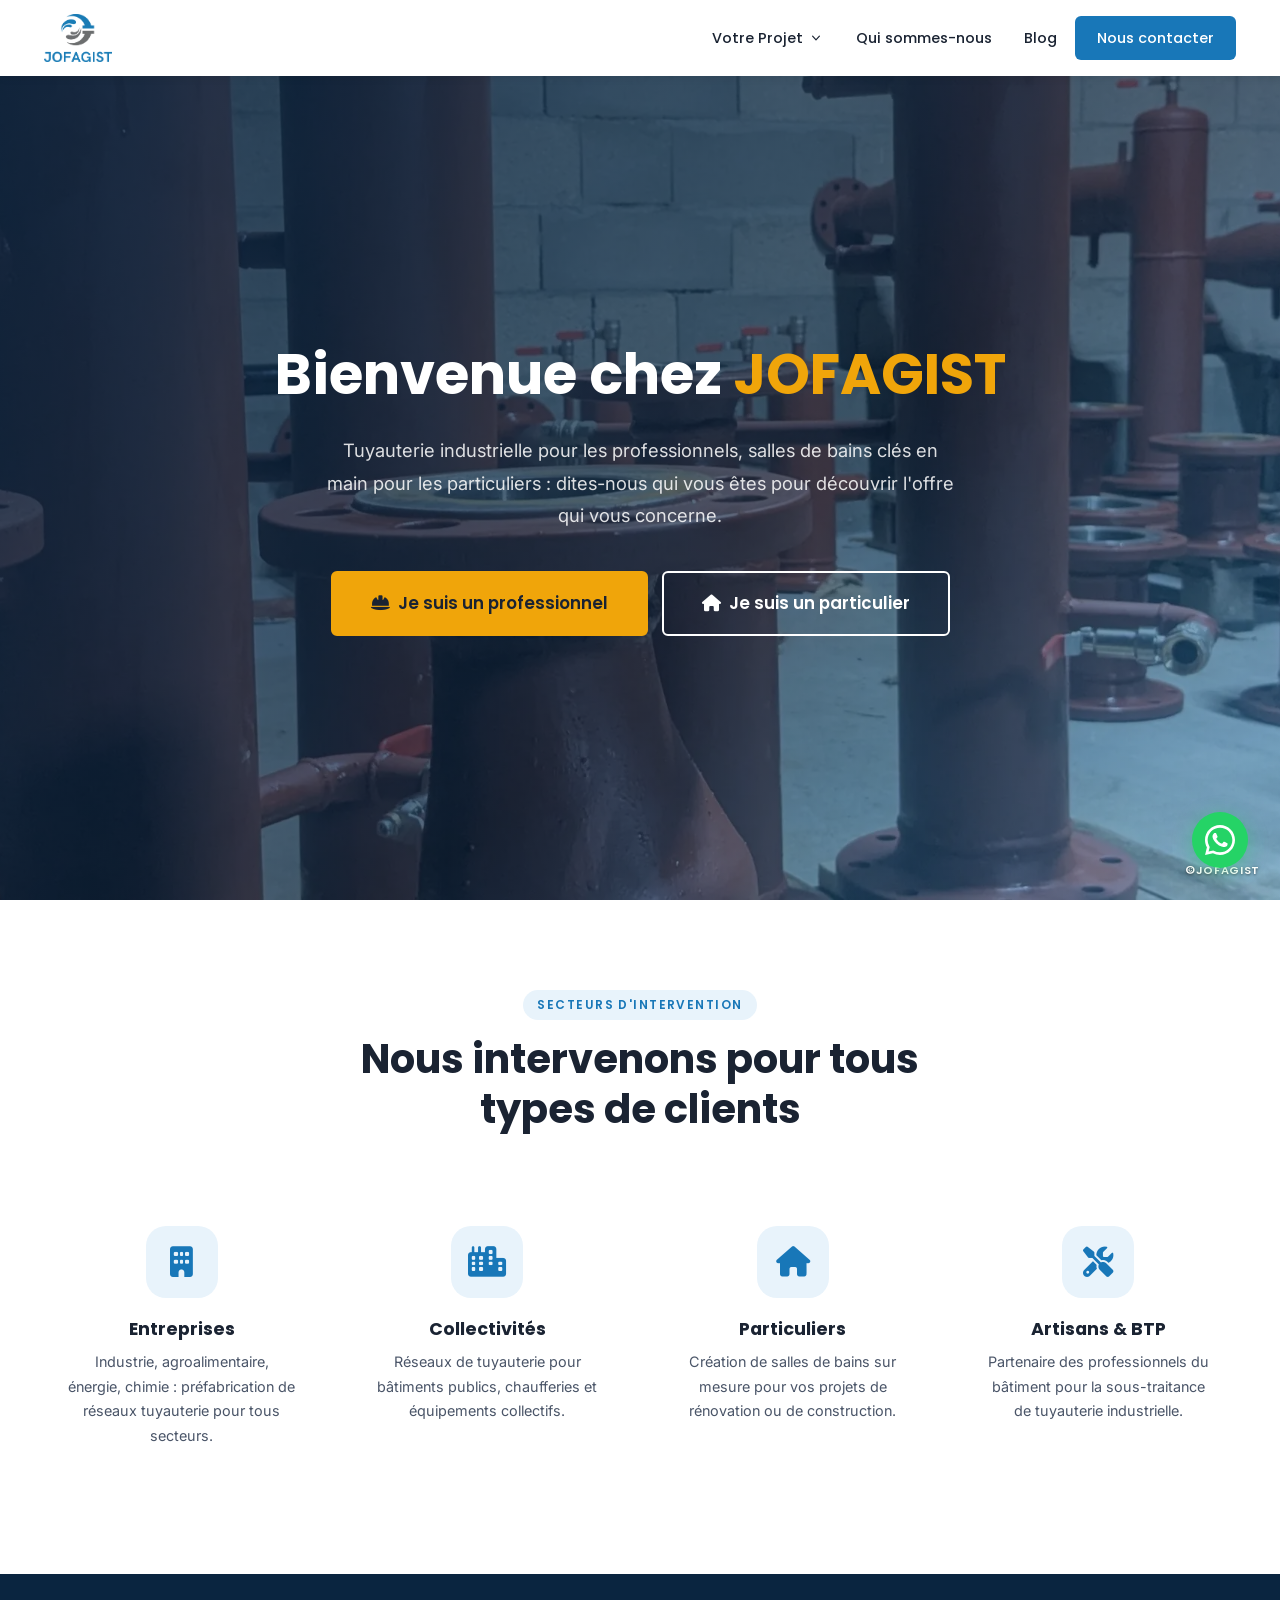
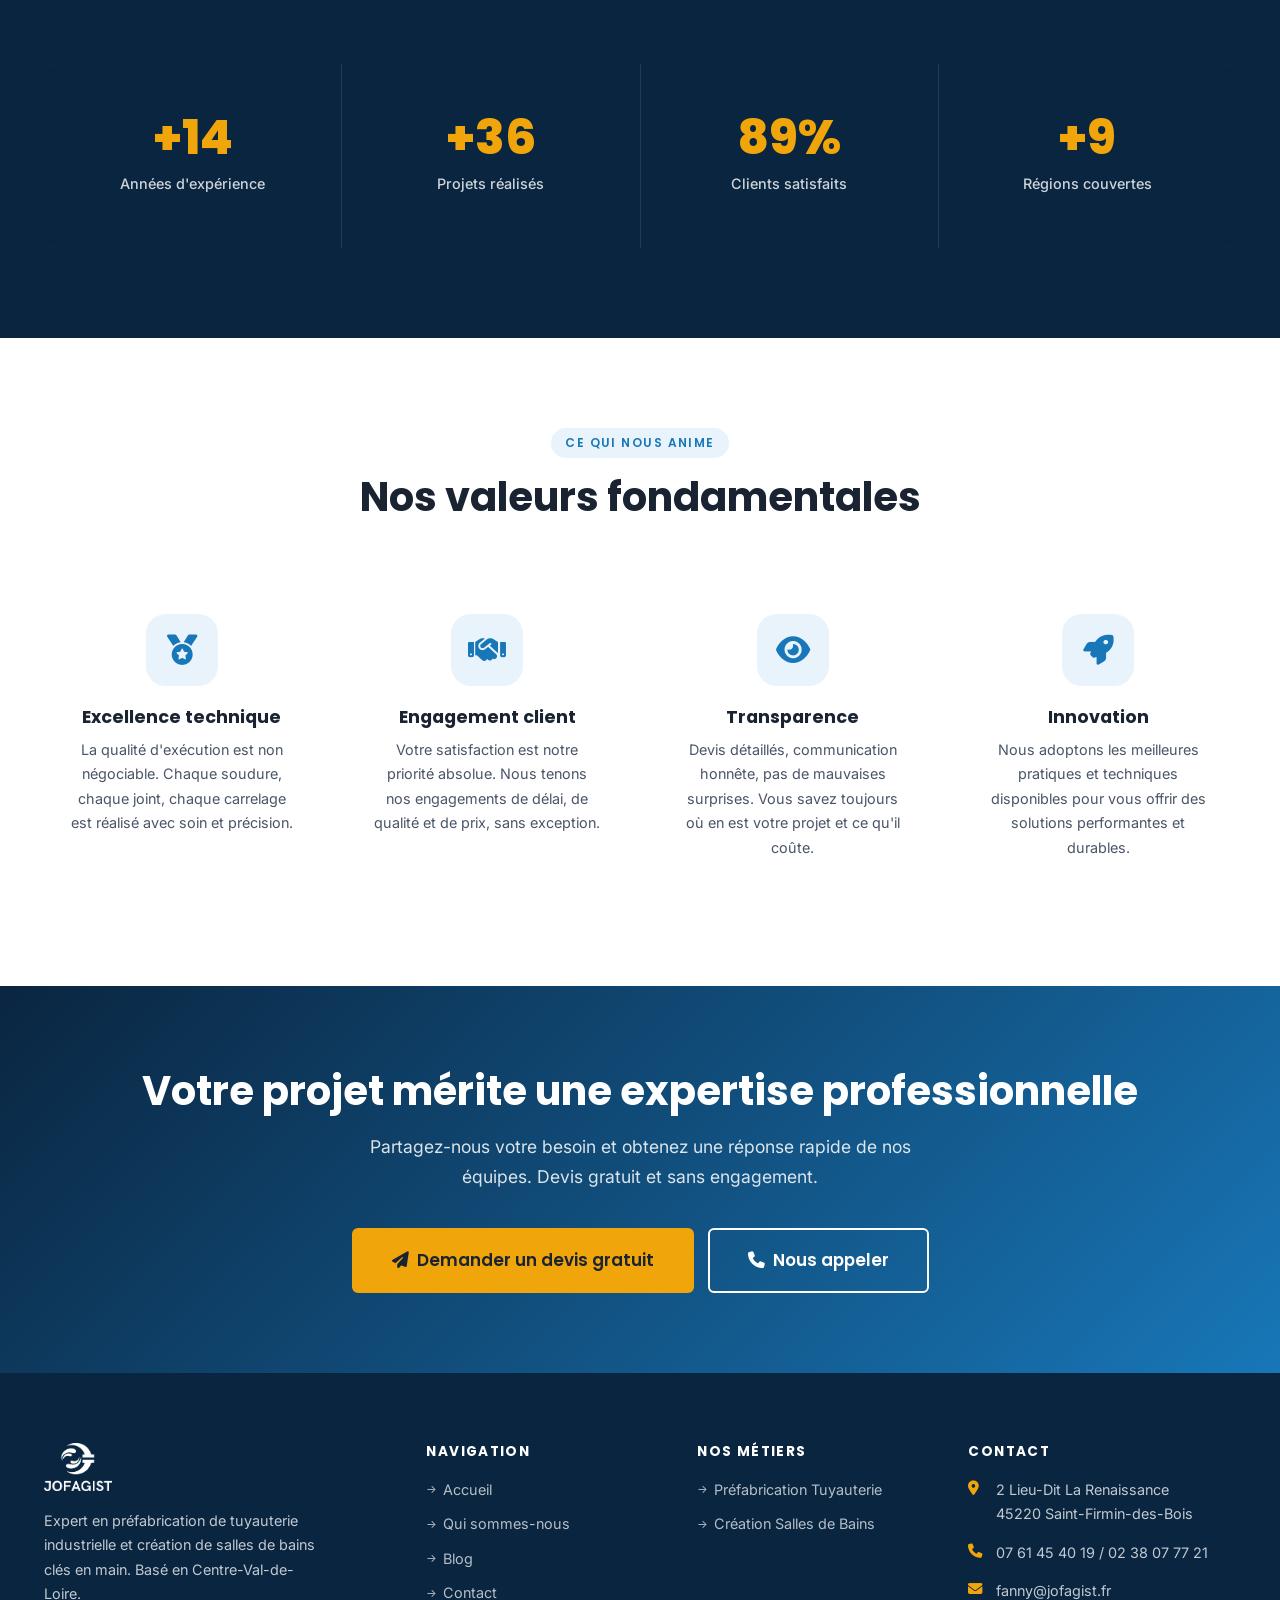
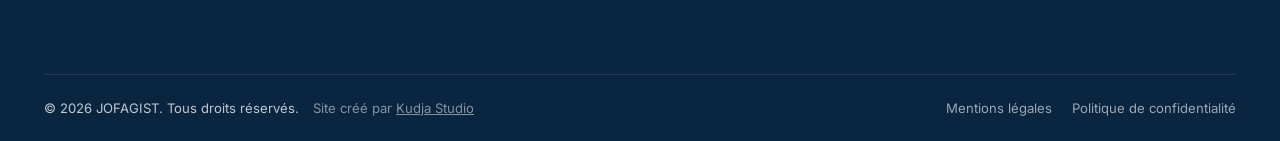
==== index.html @ 1889f3b4 "Premier import du site jofagist.fr" ====
<!DOCTYPE html>
<html lang="fr">
<head>
  <meta charset="UTF-8">
  <meta name="viewport" content="width=device-width, initial-scale=1.0">
  <meta name="description" content="JOFAGIST, expert en préfabrication de tuyauterie industrielle et création de salles de bains clés en main en Centre-Val-de-Loire. Contactez-nous pour un devis gratuit.">
  <meta name="robots" content="index, follow">
  <meta property="og:title" content="JOFAGIST | Tuyauterie Industrielle & Salles de Bains">
  <meta property="og:description" content="Expert en préfabrication de tuyauterie industrielle et création de salles de bains clés en main en Centre-Val-de-Loire.">
  <meta property="og:image" content="assets/images/tuyauterie-industrielle-montee.webp">
  <meta property="og:type" content="website">
  <meta name="twitter:card" content="summary_large_image">
  <title>JOFAGIST | Expert en tuyauterie industrielle &amp; salles de bains</title>
  <link rel="icon" type="image/webp" href="assets/images/logo-jofagist.webp">
  <link rel="preconnect" href="https://fonts.googleapis.com">
  <link rel="preconnect" href="https://fonts.gstatic.com" crossorigin>
  <link href="https://fonts.googleapis.com/css2?family=Inter:wght@400;500;600&family=Poppins:wght@400;500;600;700;800&display=swap" rel="stylesheet">
  <link rel="stylesheet" href="https://cdnjs.cloudflare.com/ajax/libs/font-awesome/6.5.0/css/all.min.css" crossorigin="anonymous" referrerpolicy="no-referrer">
  <link rel="stylesheet" href="assets/css/styles.css">
  <script type="application/ld+json">
  {
    "@context": "https://schema.org",
    "@type": "LocalBusiness",
    "name": "JOFAGIST",
    "description": "Expert en préfabrication de tuyauterie industrielle et création de salles de bains clés en main.",
    "url": "https://www.jofagist.fr",
    "logo": "assets/images/logo-jofagist.webp",
    "image": "assets/images/tuyauterie-industrielle-montee.webp",
    "telephone": "0761454019",
    "email": "fanny@jofagist.fr",
    "address": {
      "@type": "PostalAddress",
      "streetAddress": "2 Lieu-Dit La Renaissance", "addressLocality": "Saint-Firmin-des-Bois", "postalCode": "45220", "addressRegion": "Centre-Val-de-Loire",
      "addressCountry": "FR"
    },
    "areaServed": ["Centre-Val-de-Loire", "France"],
    "priceRange": "€€",
    "openingHours": "Mo-Fr 08:00-18:00",
    "sameAs": []
  }
  </script>
</head>
<body>

  <!-- HEADER -->
  <header class="site-header" id="site-header">
    <nav class="nav-container">
      <a href="index.html" class="nav-logo" aria-label="Accueil JOFAGIST">
        <img src="assets/images/logo-jofagist.webp" alt="Logo JOFAGIST" width="150" height="48" loading="eager">
      </a>
      <button class="nav-toggle" id="nav-toggle" aria-label="Ouvrir le menu" aria-expanded="false">
        <span></span><span></span><span></span>
      </button>
      <div class="nav-menu" id="nav-menu">
        <ul class="nav-list">
          <li class="nav-item has-dropdown">
            <a href="#" class="nav-link">Votre Projet
              <svg class="nav-arrow" xmlns="http://www.w3.org/2000/svg" viewBox="0 0 20 20" fill="currentColor" aria-hidden="true"><path fill-rule="evenodd" d="M5.23 7.21a.75.75 0 011.06.02L10 11.168l3.71-3.938a.75.75 0 111.08 1.04l-4.25 4.5a.75.75 0 01-1.08 0l-4.25-4.5a.75.75 0 01.02-1.06z" clip-rule="evenodd"/></svg>
            </a>
            <div class="dropdown">
              <a href="tuyauterie-industrielle.html"><span class="dd-icon"><i class="fas fa-industry" aria-hidden="true"></i></span><span>Je suis un professionnel<small>Tuyauterie industrielle en atelier</small></span></a>
              <a href="salle-de-bain.html"><span class="dd-icon"><i class="fas fa-bath" aria-hidden="true"></i></span><span>Je suis un particulier<small>Salles de bains clés en main</small></span></a>
            </div>
          </li>
          <li class="nav-item"><a href="qui-sommes-nous.html" class="nav-link">Qui sommes-nous</a></li>
          <li class="nav-item"><a href="blog.html" class="nav-link">Blog</a></li>
          <li class="nav-item"><a href="contact.html" class="nav-link nav-cta">Nous contacter</a></li>
        </ul>
      </div>
    </nav>
  </header>

  <main>

    <!-- HERO -->
    <section class="hero" id="metiers">
      <div class="hero-bg" style="background-image: url('assets/images/photo-couverture.webp');" role="img" aria-label="Atelier de préfabrication JOFAGIST"></div>
      <span class="hero-photo-credit">©JOFAGIST</span>
      <div class="container">
        <div class="hero-content" style="text-align:center;align-items:center;display:flex;flex-direction:column;">
          <h1 style="max-width:780px;">Bienvenue chez <span>JOFAGIST</span></h1>
          <p class="hero-subtitle" style="max-width:640px;">Tuyauterie industrielle pour les professionnels, salles de bains clés en main pour les particuliers : dites-nous qui vous êtes pour découvrir l'offre qui vous concerne.</p>
          <div class="hero-actions" style="justify-content:center;align-items:center;">
            <a href="tuyauterie-industrielle.html" class="btn btn-primary btn-lg">
              <i class="fas fa-hard-hat" aria-hidden="true"></i> Je suis un professionnel
            </a>
            <a href="salle-de-bain.html" class="btn btn-outline btn-lg">
              <i class="fas fa-house" aria-hidden="true"></i> Je suis un particulier
            </a>
          </div>
        </div>
      </div>
    </section>

    <!-- SECTEURS -->
    <section class="section">
      <div class="container">
        <div class="section-header text-center" data-reveal>
          <span class="section-tag">Secteurs d'intervention</span>
          <h2>Nous intervenons pour tous types de clients</h2>
        </div>
        <div class="grid grid-4" data-reveal>
          <div class="value-card">
            <div class="value-icon"><i class="fas fa-building" aria-hidden="true"></i></div>
            <h3>Entreprises</h3>
            <p>Industrie, agroalimentaire, énergie, chimie : préfabrication de réseaux tuyauterie pour tous secteurs.</p>
          </div>
          <div class="value-card">
            <div class="value-icon"><i class="fas fa-city" aria-hidden="true"></i></div>
            <h3>Collectivités</h3>
            <p>Réseaux de tuyauterie pour bâtiments publics, chaufferies et équipements collectifs.</p>
          </div>
          <div class="value-card">
            <div class="value-icon"><i class="fas fa-home" aria-hidden="true"></i></div>
            <h3>Particuliers</h3>
            <p>Création de salles de bains sur mesure pour vos projets de rénovation ou de construction.</p>
          </div>
          <div class="value-card">
            <div class="value-icon"><i class="fas fa-tools" aria-hidden="true"></i></div>
            <h3>Artisans &amp; BTP</h3>
            <p>Partenaire des professionnels du bâtiment pour la sous-traitance de tuyauterie industrielle.</p>
          </div>
        </div>
      </div>
    </section>

    <!-- STATS -->
    <section class="section section--dark" aria-label="Chiffres clés">
      <div class="container">
        <div class="stats-grid">
          <div class="stat-item" data-reveal>
            <span class="stat-number" data-target="15" data-prefix="+">+15</span>
            <span class="stat-label">Années d'expérience</span>
          </div>
          <div class="stat-item" data-reveal data-reveal-delay="1">
            <span class="stat-number" data-target="40" data-prefix="+">+40</span>
            <span class="stat-label">Projets réalisés</span>
          </div>
          <div class="stat-item" data-reveal data-reveal-delay="2">
            <span class="stat-number" data-target="98" data-suffix="%">98%</span>
            <span class="stat-label">Clients satisfaits</span>
          </div>
          <div class="stat-item" data-reveal data-reveal-delay="3">
            <span class="stat-number" data-target="10" data-prefix="+">+10</span>
            <span class="stat-label">Régions couvertes</span>
          </div>
        </div>
      </div>
    </section>

    <!-- VALEURS -->
    <section class="section">
      <div class="container">
        <div class="section-header text-center" data-reveal>
          <span class="section-tag">Ce qui nous anime</span>
          <h2>Nos valeurs fondamentales</h2>
        </div>
        <div class="grid grid-4" data-reveal>
          <div class="value-card">
            <div class="value-icon"><i class="fas fa-medal" aria-hidden="true"></i></div>
            <h3>Excellence technique</h3>
            <p>La qualité d'exécution est non négociable. Chaque soudure, chaque joint, chaque carrelage est réalisé avec soin et précision.</p>
          </div>
          <div class="value-card">
            <div class="value-icon"><i class="fas fa-handshake" aria-hidden="true"></i></div>
            <h3>Engagement client</h3>
            <p>Votre satisfaction est notre priorité absolue. Nous tenons nos engagements de délai, de qualité et de prix, sans exception.</p>
          </div>
          <div class="value-card">
            <div class="value-icon"><i class="fas fa-eye" aria-hidden="true"></i></div>
            <h3>Transparence</h3>
            <p>Devis détaillés, communication honnête, pas de mauvaises surprises. Vous savez toujours où en est votre projet et ce qu'il coûte.</p>
          </div>
          <div class="value-card">
            <div class="value-icon"><i class="fas fa-rocket" aria-hidden="true"></i></div>
            <h3>Innovation</h3>
            <p>Nous adoptons les meilleures pratiques et techniques disponibles pour vous offrir des solutions performantes et durables.</p>
          </div>
        </div>
      </div>
    </section>

    <!-- CTA -->
    <section class="cta-section">
      <div class="container">
        <h2 data-reveal>Votre projet mérite une expertise professionnelle</h2>
        <p data-reveal>Partagez-nous votre besoin et obtenez une réponse rapide de nos équipes. Devis gratuit et sans engagement.</p>
        <div class="btn-group" data-reveal>
          <a href="contact.html" class="btn btn-primary btn-lg">
            <i class="fas fa-paper-plane" aria-hidden="true"></i> Demander un devis gratuit
          </a>
          <a href="tel:0761454019" class="btn btn-outline btn-lg">
            <i class="fas fa-phone" aria-hidden="true"></i> Nous appeler
          </a>
        </div>
      </div>
    </section>

  </main>

  <!-- FOOTER -->
  <footer class="site-footer">
    <div class="container">
      <div class="footer-grid">
        <div class="footer-brand">
          <img src="assets/images/logo-jofagist.webp" alt="JOFAGIST" class="footer-logo" width="150" height="48" loading="lazy">
          <p>Expert en préfabrication de tuyauterie industrielle et création de salles de bains clés en main. Basé en Centre-Val-de-Loire.</p>
        </div>
        <div class="footer-col">
          <h4>Navigation</h4>
          <ul class="footer-links">
            <li><a href="index.html">Accueil</a></li>
            <li><a href="qui-sommes-nous.html">Qui sommes-nous</a></li>
            <li><a href="blog.html">Blog</a></li>
            <li><a href="contact.html">Contact</a></li>
          </ul>
        </div>
        <div class="footer-col">
          <h4>Nos Métiers</h4>
          <ul class="footer-links">
            <li><a href="tuyauterie-industrielle.html">Préfabrication Tuyauterie</a></li>
            <li><a href="salle-de-bain.html">Création Salles de Bains</a></li>
          </ul>
        </div>
        <div class="footer-col">
          <h4>Contact</h4>
          <div class="footer-contact-item">
            <i class="fas fa-map-marker-alt" aria-hidden="true"></i>
            <span>2 Lieu-Dit La Renaissance<br>45220 Saint-Firmin-des-Bois</span>
          </div>
          <div class="footer-contact-item">
            <i class="fas fa-phone" aria-hidden="true"></i>
            <span>07 61 45 40 19 / 02 38 07 77 21</span>
          </div>
          <div class="footer-contact-item">
            <i class="fas fa-envelope" aria-hidden="true"></i>
            <span>fanny@jofagist.fr</span>
          </div>
        </div>
      </div>
      <div class="footer-bottom">
        <div class="footer-copy">
          <span>© 2026 JOFAGIST. Tous droits réservés.</span>
          <span class="footer-credit">Site créé par <a href="https://kudjastudio.fr/" target="_blank" rel="noopener" style="color:inherit;text-decoration:underline;">Kudja Studio</a></span>
        </div>
        <div class="footer-bottom-links">
          <a href="mentions-legales.html">Mentions légales</a>
          <a href="politique-confidentialite.html">Politique de confidentialité</a>
        </div>
      </div>
    </div>
  </footer>


  <!-- WhatsApp flottant -->
  <a href="https://wa.me/33761454019?text=Bonjour%2C%20je%20souhaite%20obtenir%20un%20devis%20JOFAGIST%20!" class="whatsapp-float" target="_blank" rel="noopener" aria-label="Contacter JOFAGIST sur WhatsApp">
    <svg viewBox="0 0 24 24" xmlns="http://www.w3.org/2000/svg"><path d="M17.472 14.382c-.297-.149-1.758-.867-2.03-.967-.273-.099-.471-.148-.67.15-.197.297-.767.966-.94 1.164-.173.199-.347.223-.644.075-.297-.15-1.255-.463-2.39-1.475-.883-.788-1.48-1.761-1.653-2.059-.173-.297-.018-.458.13-.606.134-.133.298-.347.446-.52.149-.174.198-.298.298-.497.099-.198.05-.371-.025-.52-.075-.149-.669-1.612-.916-2.207-.242-.579-.487-.5-.669-.51-.173-.008-.371-.01-.57-.01-.198 0-.52.074-.792.372-.272.297-1.04 1.016-1.04 2.479 0 1.462 1.065 2.875 1.213 3.074.149.198 2.096 3.2 5.077 4.487.709.306 1.262.489 1.694.625.712.227 1.36.195 1.871.118.571-.085 1.758-.719 2.006-1.413.248-.694.248-1.289.173-1.413-.074-.124-.272-.198-.57-.347z"/><path d="M12 0C5.373 0 0 5.373 0 12c0 2.125.557 4.126 1.534 5.862L.057 23.985l6.278-1.447A11.934 11.934 0 0 0 12 24c6.627 0 12-5.373 12-12S18.627 0 12 0zm0 21.894a9.875 9.875 0 0 1-5.031-1.376l-.361-.214-3.727.857.892-3.617-.235-.372A9.872 9.872 0 0 1 2.106 12C2.106 6.533 6.533 2.106 12 2.106c5.467 0 9.894 4.427 9.894 9.894 0 5.467-4.427 9.894-9.894 9.894z"/></svg>
  </a>

  <script src="assets/js/main.js"></script>
</body>
</html>
---- assets/css/styles.css ----
/* ============================================================
   JOFAGIST — styles.css
   ============================================================ */

/* 1. VARIABLES
   ============================================================ */
:root {
  --blue:        #1877b8;
  --blue-dark:   #0a2540;
  --blue-mid:    #1456a0;
  --blue-light:  #e8f3fb;
  --amber:       #f0a50a;
  --amber-dark:  #d48e08;
  --text:        #1a2332;
  --body:        #4a5568;
  --muted:       #6b7a8d;
  --light:       #f7f9fc;
  --border:      #e2e8f0;
  --white:       #ffffff;
  --shadow-sm:   0 2px 8px rgba(0,0,0,0.08);
  --shadow:      0 4px 20px rgba(0,0,0,0.12);
  --shadow-lg:   0 10px 40px rgba(0,0,0,0.18);
  --radius:      12px;
  --radius-sm:   6px;
  --transition:  0.3s ease;
  --container:   1240px;
  --nav-h:       76px;
}

/* 2. RESET & BASE
   ============================================================ */
*, *::before, *::after { box-sizing: border-box; margin: 0; padding: 0; }

html {
  scroll-behavior: smooth;
  font-size: 16px;
  -webkit-font-smoothing: antialiased;
}

body {
  font-family: 'Inter', sans-serif;
  color: var(--body);
  background: var(--white);
  line-height: 1.7;
  overflow-x: hidden;
}

img { max-width: 100%; height: auto; display: block; }
a { color: inherit; text-decoration: none; }
ul { list-style: none; }
button { cursor: pointer; border: none; background: none; font: inherit; }
input, textarea, select {
  font: inherit;
  border: none;
  outline: none;
  background: none;
}

/* 3. TYPOGRAPHY
   ============================================================ */
h1, h2, h3, h4, h5 {
  font-family: 'Poppins', sans-serif;
  color: var(--text);
  line-height: 1.25;
  font-weight: 700;
}

h1 { font-size: clamp(2rem, 5vw, 3.5rem); }
h2 { font-size: clamp(1.75rem, 3.5vw, 2.5rem); }
h3 { font-size: clamp(1.25rem, 2.5vw, 1.6rem); }
h4 { font-size: 1.15rem; }

p { margin-bottom: 1rem; }
p:last-child { margin-bottom: 0; }

.lead { font-size: 1.15rem; color: var(--body); line-height: 1.8; }

.text-blue  { color: var(--blue); }
.text-amber { color: var(--amber); }
.text-muted { color: var(--muted); }
.text-white { color: var(--white); }
.text-center { text-align: center; }

/* 4. LAYOUT
   ============================================================ */
.container {
  max-width: var(--container);
  margin: 0 auto;
  padding: 0 24px;
}

.section { padding: 90px 0; }
.section--light { background: var(--light); }
.section--dark  { background: var(--blue-dark); }
.section--blue  { background: var(--blue); }

.section-header { margin-bottom: 56px; }
.section-header.text-center { max-width: 680px; margin-left: auto; margin-right: auto; }

.section-tag {
  display: inline-block;
  font-family: 'Poppins', sans-serif;
  font-size: 0.75rem;
  font-weight: 600;
  letter-spacing: 0.12em;
  text-transform: uppercase;
  color: var(--blue);
  background: var(--blue-light);
  padding: 5px 14px;
  border-radius: 20px;
  margin-bottom: 14px;
}

.section--dark .section-tag,
.section--blue .section-tag {
  background: rgba(255,255,255,0.15);
  color: var(--white);
}

.section-header h2 { margin-bottom: 14px; }

.section-header p {
  font-size: 1.05rem;
  color: var(--body);
  max-width: 580px;
}

.section--dark .section-header h2,
.section--dark .section-header p { color: var(--white); }
.section--blue .section-header h2 { color: var(--white); }
.section--blue .section-header p { color: rgba(255,255,255,0.85); }

.grid { display: grid; gap: 30px; }
.grid-2 { grid-template-columns: repeat(2, 1fr); }
.grid-3 { grid-template-columns: repeat(3, 1fr); }
.grid-4 { grid-template-columns: repeat(4, 1fr); }

/* 5. BUTTONS
   ============================================================ */
.btn {
  display: inline-flex;
  align-items: center;
  gap: 8px;
  padding: 14px 30px;
  border-radius: var(--radius-sm);
  font-family: 'Poppins', sans-serif;
  font-weight: 600;
  font-size: 0.95rem;
  transition: all var(--transition);
  cursor: pointer;
  border: 2px solid transparent;
  white-space: nowrap;
}

.btn-primary {
  background: var(--amber);
  color: var(--text);
  border-color: var(--amber);
}
.btn-primary:hover {
  background: var(--amber-dark);
  border-color: var(--amber-dark);
  transform: translateY(-2px);
  box-shadow: 0 6px 20px rgba(240,165,10,0.35);
}

.btn-outline {
  background: transparent;
  color: var(--white);
  border-color: var(--white);
}
.btn-outline:hover {
  background: var(--white);
  color: var(--blue);
}

.btn-blue {
  background: var(--blue);
  color: var(--white);
  border-color: var(--blue);
}
.btn-blue:hover {
  background: var(--blue-mid);
  border-color: var(--blue-mid);
  transform: translateY(-2px);
  box-shadow: 0 6px 20px rgba(24,119,184,0.35);
}

.btn-outline-blue {
  background: transparent;
  color: var(--blue);
  border-color: var(--blue);
}
.btn-outline-blue:hover {
  background: var(--blue);
  color: var(--white);
}

.btn-lg { padding: 16px 38px; font-size: 1.05rem; }
.btn-sm { padding: 10px 22px; font-size: 0.875rem; }

/* 6. HEADER / NAV
   ============================================================ */
.site-header {
  position: fixed;
  top: 0;
  left: 0;
  right: 0;
  z-index: 1000;
  background: var(--white);
  box-shadow: var(--shadow-sm);
  height: var(--nav-h);
  transition: box-shadow var(--transition);
}

.site-header.scrolled { box-shadow: var(--shadow); }

.nav-container {
  max-width: var(--container);
  margin: 0 auto;
  padding: 0 24px;
  display: flex;
  align-items: center;
  justify-content: space-between;
  height: 100%;
  gap: 24px;
}

.nav-logo img {
  height: 48px;
  width: auto;
  display: block;
}

.nav-menu { display: flex; align-items: center; gap: 4px; }

.nav-list {
  display: flex;
  align-items: center;
  gap: 4px;
}

.nav-item { position: relative; }

.nav-link {
  display: flex;
  align-items: center;
  gap: 5px;
  padding: 10px 14px;
  font-family: 'Poppins', sans-serif;
  font-weight: 500;
  font-size: 0.9rem;
  color: var(--text);
  border-radius: var(--radius-sm);
  transition: all var(--transition);
  white-space: nowrap;
}

.nav-link:hover,
.nav-link.active { color: var(--blue); background: var(--blue-light); }

.nav-link .nav-arrow {
  width: 16px; height: 16px;
  transition: transform var(--transition);
  flex-shrink: 0;
}

.nav-item.has-dropdown:hover .nav-arrow { transform: rotate(180deg); }

.nav-cta {
  background: var(--blue);
  color: var(--white) !important;
  padding: 10px 22px !important;
}
.nav-cta:hover {
  background: var(--blue-mid) !important;
  color: var(--white) !important;
}

/* Dropdown */
.dropdown {
  position: absolute;
  top: 100%;
  left: 50%;
  transform: translateX(-50%);
  background: var(--white);
  border-radius: var(--radius);
  box-shadow: var(--shadow-lg);
  min-width: 280px;
  padding: 10px;
  margin-top: 8px;
  opacity: 0;
  visibility: hidden;
  pointer-events: none;
  transition: opacity var(--transition), visibility var(--transition);
  border: 1px solid var(--border);
}

/* Invisible bridge so the pointer never leaves the hoverable area
   while moving from the nav link down into the dropdown. */
.dropdown::before {
  content: "";
  position: absolute;
  top: -12px;
  left: 0;
  right: 0;
  height: 12px;
}

.nav-item.has-dropdown:hover .dropdown {
  opacity: 1;
  visibility: visible;
  pointer-events: auto;
}

.dropdown a {
  display: flex;
  align-items: center;
  gap: 12px;
  padding: 12px 16px;
  border-radius: 8px;
  font-family: 'Poppins', sans-serif;
  font-weight: 500;
  font-size: 0.88rem;
  color: var(--text);
  transition: all var(--transition);
}

.dropdown a:hover { background: var(--light); color: var(--blue); }

.dropdown a .dd-icon {
  width: 36px; height: 36px;
  background: var(--blue-light);
  border-radius: 8px;
  display: flex;
  align-items: center;
  justify-content: center;
  color: var(--blue);
  font-size: 1rem;
  flex-shrink: 0;
}

.dropdown a small {
  display: block;
  font-weight: 400;
  font-size: 0.78rem;
  color: var(--muted);
  margin-top: 1px;
}

/* Mobile toggle */
.nav-toggle {
  display: none;
  flex-direction: column;
  gap: 5px;
  padding: 8px;
  border-radius: 6px;
  transition: background var(--transition);
}
.nav-toggle:hover { background: var(--light); }

.nav-toggle span {
  display: block;
  width: 24px;
  height: 2px;
  background: var(--text);
  border-radius: 2px;
  transition: all var(--transition);
}

.nav-toggle.active span:nth-child(1) { transform: translateY(7px) rotate(45deg); }
.nav-toggle.active span:nth-child(2) { opacity: 0; }
.nav-toggle.active span:nth-child(3) { transform: translateY(-7px) rotate(-45deg); }

/* 7. HERO
   ============================================================ */
.hero {
  position: relative;
  min-height: 100svh;
  display: flex;
  align-items: center;
  overflow: hidden;
  padding-top: var(--nav-h);
}

.hero-bg {
  position: absolute;
  inset: 0;
  background-size: cover;
  background-position: center;
  background-repeat: no-repeat;
}

.hero-bg::after {
  content: '';
  position: absolute;
  inset: 0;
  background: linear-gradient(
    135deg,
    rgba(10, 37, 64, 0.88) 0%,
    rgba(10, 37, 64, 0.65) 60%,
    rgba(24, 119, 184, 0.45) 100%
  );
}

.hero-content {
  position: relative;
  z-index: 1;
  padding: 80px 0;
}

.hero-tag {
  display: inline-block;
  font-family: 'Poppins', sans-serif;
  font-size: 0.75rem;
  font-weight: 600;
  letter-spacing: 0.14em;
  text-transform: uppercase;
  color: var(--amber);
  border: 1px solid rgba(240,165,10,0.4);
  padding: 5px 16px;
  border-radius: 20px;
  margin-bottom: 20px;
}

.hero h1 {
  color: var(--white);
  margin-bottom: 24px;
  max-width: 700px;
}

.hero h1 span { color: var(--amber); }

.hero-subtitle {
  font-size: 1.15rem;
  color: rgba(255,255,255,0.85);
  max-width: 580px;
  margin-bottom: 40px;
  line-height: 1.75;
}

.hero-actions { display: flex; gap: 14px; flex-wrap: wrap; }

.hero-small {
  min-height: 380px;
  padding-top: var(--nav-h);
  display: flex;
  align-items: center;
}

.hero-small .hero-content { padding: 60px 0; }
.hero-small h1 { font-size: clamp(1.75rem, 4vw, 2.75rem); }

/* Breadcrumb */
.breadcrumb {
  display: flex;
  align-items: center;
  gap: 8px;
  margin-bottom: 20px;
  font-size: 0.85rem;
  color: rgba(255,255,255,0.7);
}
.breadcrumb a { color: rgba(255,255,255,0.7); transition: color var(--transition); }
.breadcrumb a:hover { color: var(--white); }
.breadcrumb span { color: var(--amber); }

/* 8. CARDS
   ============================================================ */
.card {
  background: var(--white);
  border-radius: var(--radius);
  border: 1px solid var(--border);
  overflow: hidden;
  transition: all var(--transition);
}

.card:hover {
  box-shadow: var(--shadow-lg);
  transform: translateY(-4px);
  border-color: transparent;
}

.card-img {
  width: 100%;
  height: 220px;
  object-fit: cover;
}

.card-body { padding: 28px; }
.card-tag {
  display: inline-block;
  font-size: 0.72rem;
  font-weight: 600;
  letter-spacing: 0.1em;
  text-transform: uppercase;
  color: var(--blue);
  margin-bottom: 10px;
}

.card h3 { margin-bottom: 12px; font-size: 1.2rem; }
.card p { font-size: 0.95rem; color: var(--body); margin-bottom: 20px; }

.card-link {
  display: inline-flex;
  align-items: center;
  gap: 6px;
  font-family: 'Poppins', sans-serif;
  font-weight: 600;
  font-size: 0.88rem;
  color: var(--blue);
  transition: gap var(--transition);
}
.card-link:hover { gap: 10px; }

/* 9. SERVICE CARDS (homepage)
   ============================================================ */
.service-card {
  background: var(--white);
  border-radius: var(--radius);
  padding: 40px 32px;
  border: 1px solid var(--border);
  text-align: left;
  position: relative;
  transition: all var(--transition);
  overflow: hidden;
}

.service-card::before {
  content: '';
  position: absolute;
  top: 0; left: 0; right: 0;
  height: 4px;
  background: var(--blue);
  transform: scaleX(0);
  transform-origin: left;
  transition: transform var(--transition);
}

.service-card:hover::before { transform: scaleX(1); }

.service-card:hover {
  box-shadow: var(--shadow-lg);
  transform: translateY(-6px);
}

.service-icon {
  width: 64px; height: 64px;
  background: var(--blue-light);
  border-radius: 14px;
  display: flex;
  align-items: center;
  justify-content: center;
  margin-bottom: 24px;
  font-size: 1.8rem;
  color: var(--blue);
  transition: all var(--transition);
}

.service-card:hover .service-icon {
  background: var(--blue);
  color: var(--white);
}

.service-card h3 { margin-bottom: 14px; font-size: 1.25rem; }
.service-card p { font-size: 0.95rem; margin-bottom: 24px; }

.service-card .card-link { color: var(--blue); }

/* 10. STATS
   ============================================================ */
.stats-grid {
  display: grid;
  grid-template-columns: repeat(4, 1fr);
  gap: 1px;
  background: rgba(255,255,255,0.1);
  border-radius: var(--radius);
  overflow: hidden;
}

.stat-item {
  text-align: center;
  padding: 50px 30px;
  background: var(--blue-dark);
}

.stat-number {
  font-family: 'Poppins', sans-serif;
  font-size: 3rem;
  font-weight: 800;
  color: var(--amber);
  line-height: 1;
  margin-bottom: 8px;
  display: block;
}

.stat-label {
  font-size: 0.9rem;
  color: rgba(255,255,255,0.8);
  font-weight: 500;
}

/* 11. STEPS / PROCESS
   ============================================================ */
.steps { display: flex; flex-direction: column; gap: 28px; }

.step {
  display: flex;
  gap: 24px;
  align-items: flex-start;
}

.step-num {
  flex-shrink: 0;
  width: 52px; height: 52px;
  background: var(--blue);
  color: var(--white);
  border-radius: 50%;
  display: flex;
  align-items: center;
  justify-content: center;
  font-family: 'Poppins', sans-serif;
  font-size: 1.1rem;
  font-weight: 700;
}

.step-content h4 { margin-bottom: 6px; color: var(--text); }
.step-content p { font-size: 0.95rem; margin: 0; }

/* 12. GALLERY
   ============================================================ */
.gallery-grid {
  display: grid;
  grid-template-columns: repeat(auto-fit, minmax(280px, 1fr));
  gap: 16px;
}

.gallery-item {
  position: relative;
  border-radius: var(--radius);
  overflow: hidden;
  aspect-ratio: 4/3;
}

.gallery-item img {
  width: 100%; height: 100%;
  object-fit: cover;
  transition: transform 0.5s ease;
}

.gallery-item:hover img { transform: scale(1.06); }

.gallery-overlay {
  position: absolute;
  inset: 0;
  background: linear-gradient(to top, rgba(10,37,64,0.7) 0%, transparent 60%);
  opacity: 0;
  transition: opacity var(--transition);
  display: flex;
  align-items: flex-end;
  padding: 20px;
}

.gallery-item:hover .gallery-overlay { opacity: 1; }

.gallery-overlay span {
  color: var(--white);
  font-family: 'Poppins', sans-serif;
  font-weight: 600;
  font-size: 0.9rem;
}

.gallery-carousel { display: flex; align-items: center; gap: 16px; }

.gallery-carousel-track {
  flex: 1;
  display: flex;
  gap: 16px;
  overflow-x: auto;
  scroll-snap-type: x mandatory;
  scroll-behavior: smooth;
  padding-bottom: 4px;
}

.gallery-carousel-track .gallery-item {
  flex: 0 0 280px;
  scroll-snap-align: start;
}

.gallery-carousel-track::-webkit-scrollbar { height: 6px; }
.gallery-carousel-track::-webkit-scrollbar-thumb { background: var(--border); border-radius: 4px; }

@media (max-width: 640px) {
  .gallery-carousel { gap: 8px; }
  .gallery-carousel-track .gallery-item { flex-basis: 220px; }
}

/* 13. FEATURES / AVANTAGES
   ============================================================ */
.feature-list { display: flex; flex-direction: column; gap: 18px; }

.feature-item {
  display: flex;
  gap: 16px;
  align-items: flex-start;
}

.feature-icon {
  flex-shrink: 0;
  width: 42px; height: 42px;
  background: var(--blue-light);
  border-radius: 10px;
  display: flex;
  align-items: center;
  justify-content: center;
  color: var(--blue);
  font-size: 1.1rem;
}

.feature-icon--amber { background: rgba(240,165,10,0.12); color: var(--amber-dark); }

.feature-content h4 { margin-bottom: 4px; font-size: 1rem; }
.feature-content p { font-size: 0.9rem; margin: 0; }

/* 14. ABOUT / TWO-COL
   ============================================================ */
.two-col {
  display: grid;
  grid-template-columns: 1fr 1fr;
  gap: 64px;
  align-items: center;
}

.two-col--reverse > *:first-child { order: 2; }
.two-col--reverse > *:last-child  { order: 1; }

.about-img-wrap {
  position: relative;
  border-radius: var(--radius);
  overflow: hidden;
}

.about-img-wrap img {
  width: 100%;
  height: 480px;
  object-fit: cover;
  border-radius: var(--radius);
}

.img-badge {
  position: absolute;
  bottom: 24px;
  left: 24px;
  background: var(--white);
  border-radius: 10px;
  padding: 14px 20px;
  box-shadow: var(--shadow);
}

.img-badge strong {
  display: block;
  font-family: 'Poppins', sans-serif;
  font-size: 1.6rem;
  font-weight: 800;
  color: var(--blue);
  line-height: 1;
}

.img-badge span { font-size: 0.8rem; color: var(--muted); }

.content-block h2 { margin-bottom: 16px; }
.content-block .lead { margin-bottom: 28px; }
.content-block .btn { margin-top: 10px; }

/* 15. BLOG
   ============================================================ */
.blog-grid { display: grid; grid-template-columns: repeat(3, 1fr); gap: 28px; }

.blog-card { border-radius: var(--radius); overflow: hidden; background: var(--white); border: 1px solid var(--border); display: flex; flex-direction: column; transition: all var(--transition); }

.blog-card:hover { box-shadow: var(--shadow-lg); transform: translateY(-4px); border-color: transparent; }

.blog-card-img { width: 100%; height: 200px; object-fit: cover; }

.blog-card-body { padding: 24px; flex: 1; display: flex; flex-direction: column; }

.blog-meta {
  display: flex;
  align-items: center;
  gap: 12px;
  margin-bottom: 12px;
}

.blog-cat {
  font-size: 0.72rem;
  font-weight: 700;
  letter-spacing: 0.1em;
  text-transform: uppercase;
  color: var(--blue);
  background: var(--blue-light);
  padding: 3px 10px;
  border-radius: 20px;
}

.blog-date { font-size: 0.8rem; color: var(--muted); }

.blog-card h3 { font-size: 1.1rem; margin-bottom: 10px; line-height: 1.4; }
.blog-card p { font-size: 0.9rem; flex: 1; margin-bottom: 20px; }
.blog-card .card-link { margin-top: auto; }

/* 16. ARTICLE CONTENT
   ============================================================ */
.article-wrap {
  display: grid;
  grid-template-columns: 1fr 300px;
  gap: 60px;
  align-items: start;
}

.article-content h2 { font-size: 1.8rem; margin: 40px 0 16px; }
.article-content h3 { font-size: 1.35rem; margin: 30px 0 12px; }
.article-content p  { margin-bottom: 18px; line-height: 1.8; }
.article-content ul { padding-left: 22px; list-style: disc; margin-bottom: 18px; }
.article-content ul li { margin-bottom: 8px; line-height: 1.7; }
.article-content img {
  width: 100%;
  border-radius: var(--radius);
  margin: 30px 0;
}

.article-meta-bar {
  display: flex;
  align-items: center;
  gap: 20px;
  margin-bottom: 40px;
  padding-bottom: 24px;
  border-bottom: 1px solid var(--border);
  flex-wrap: wrap;
}

.article-meta-bar .blog-cat { font-size: 0.75rem; }
.article-meta-bar time { font-size: 0.85rem; color: var(--muted); }
.article-meta-bar .read-time { font-size: 0.85rem; color: var(--muted); }

.article-sidebar { position: sticky; top: calc(var(--nav-h) + 30px); }

.sidebar-card {
  background: var(--light);
  border-radius: var(--radius);
  padding: 28px;
  margin-bottom: 24px;
}

.sidebar-card h4 { margin-bottom: 16px; font-size: 1rem; }

.sidebar-card .btn { width: 100%; justify-content: center; }

.related-articles .blog-card { flex-direction: row; gap: 0; }
.related-articles .blog-card-img { width: 90px; height: 90px; flex-shrink: 0; }
.related-articles .blog-card-body { padding: 14px; }
.related-articles .blog-card h3 { font-size: 0.9rem; margin-bottom: 6px; }
.related-articles .blog-meta { margin-bottom: 6px; }

/* 17. CONTACT FORM
   ============================================================ */
.contact-wrap {
  display: grid;
  grid-template-columns: 1fr 420px;
  gap: 60px;
  align-items: start;
}

.form-group { margin-bottom: 20px; }

.form-label {
  display: block;
  font-family: 'Poppins', sans-serif;
  font-weight: 500;
  font-size: 0.88rem;
  color: var(--text);
  margin-bottom: 8px;
}

.form-control {
  width: 100%;
  padding: 13px 16px;
  border: 2px solid var(--border);
  border-radius: 8px;
  font-size: 0.95rem;
  color: var(--text);
  background: var(--white);
  transition: border-color var(--transition), box-shadow var(--transition);
}

.form-control:focus {
  border-color: var(--blue);
  box-shadow: 0 0 0 4px rgba(24,119,184,0.12);
}

.form-control::placeholder { color: var(--muted); }

textarea.form-control { resize: vertical; min-height: 140px; }

select.form-control { appearance: none; background-image: url("data:image/svg+xml,%3Csvg xmlns='http://www.w3.org/2000/svg' width='12' height='8' viewBox='0 0 12 8'%3E%3Cpath fill='%236b7a8d' d='M6 8L0 0h12z'/%3E%3C/svg%3E"); background-repeat: no-repeat; background-position: right 16px center; padding-right: 40px; }

.form-row { display: grid; grid-template-columns: 1fr 1fr; gap: 18px; }

.form-submit .btn { width: 100%; justify-content: center; }

.contact-info { display: flex; flex-direction: column; gap: 20px; }

.info-card {
  display: flex;
  gap: 18px;
  align-items: flex-start;
  padding: 22px;
  background: var(--light);
  border-radius: var(--radius);
}

.info-icon {
  width: 48px; height: 48px;
  background: var(--blue);
  border-radius: 12px;
  display: flex;
  align-items: center;
  justify-content: center;
  color: var(--white);
  font-size: 1.2rem;
  flex-shrink: 0;
}

.info-text strong { display: block; font-family: 'Poppins', sans-serif; font-weight: 600; margin-bottom: 4px; color: var(--text); }
.info-text span { font-size: 0.9rem; color: var(--body); }

.form-success {
  background: #d1fae5;
  border: 1px solid #6ee7b7;
  color: #065f46;
  padding: 14px 18px;
  border-radius: 8px;
  margin-top: 16px;
  font-size: 0.9rem;
  display: none;
}

/* 18. TIMELINE
   ============================================================ */
.timeline { position: relative; padding-left: 36px; }

.timeline::before {
  content: '';
  position: absolute;
  left: 9px;
  top: 8px;
  bottom: 0;
  width: 2px;
  background: var(--border);
}

.timeline-item { position: relative; margin-bottom: 44px; }
.timeline-item:last-child { margin-bottom: 0; }

.timeline-item::before {
  content: '';
  position: absolute;
  left: -31px;
  top: 6px;
  width: 14px; height: 14px;
  background: var(--blue);
  border-radius: 50%;
  border: 3px solid var(--white);
  box-shadow: 0 0 0 2px var(--blue);
}

.timeline-year {
  font-family: 'Poppins', sans-serif;
  font-size: 0.8rem;
  font-weight: 700;
  color: var(--blue);
  letter-spacing: 0.05em;
  margin-bottom: 6px;
}

.timeline-item h3 { font-size: 1.1rem; margin-bottom: 8px; }
.timeline-item p { font-size: 0.95rem; margin: 0; }

/* 19. TEAM
   ============================================================ */
.team-card {
  text-align: center;
}

.team-photo {
  width: 200px; height: 200px;
  border-radius: 50%;
  object-fit: cover;
  object-position: top;
  margin: 0 auto 20px;
  border: 4px solid var(--blue-light);
}

.team-card h3 { font-size: 1.2rem; margin-bottom: 4px; }
.team-card .role { font-size: 0.88rem; color: var(--blue); font-weight: 600; margin-bottom: 12px; }
.team-card p { font-size: 0.9rem; }

/* 20. VALUES / ICONS GRID
   ============================================================ */
.value-card {
  text-align: center;
  padding: 36px 24px;
}

.value-icon {
  width: 72px; height: 72px;
  background: var(--blue-light);
  border-radius: 20px;
  display: flex;
  align-items: center;
  justify-content: center;
  margin: 0 auto 20px;
  font-size: 1.9rem;
  color: var(--blue);
}

.value-card h3 { font-size: 1.1rem; margin-bottom: 10px; }
.value-card p { font-size: 0.9rem; }

/* 21. CTA SECTION
   ============================================================ */
.cta-section {
  background: linear-gradient(135deg, var(--blue-dark) 0%, var(--blue) 100%);
  padding: 80px 0;
  text-align: center;
}

.cta-section h2 { color: var(--white); margin-bottom: 16px; }
.cta-section p { color: rgba(255,255,255,0.85); font-size: 1.1rem; margin-bottom: 36px; max-width: 560px; margin-left: auto; margin-right: auto; }
.cta-section .btn-group { display: flex; gap: 14px; justify-content: center; flex-wrap: wrap; }

/* 22. FOOTER
   ============================================================ */
.site-footer {
  background: var(--blue-dark);
  color: rgba(255,255,255,0.75);
  padding-top: 70px;
}

.footer-grid {
  display: grid;
  grid-template-columns: 1.5fr 1fr 1fr 1.2fr;
  gap: 48px;
  padding-bottom: 56px;
}

.footer-brand .footer-logo {
  height: 48px;
  width: auto;
  margin-bottom: 18px;
  filter: brightness(0) invert(1);
}

.footer-brand p { font-size: 0.9rem; line-height: 1.7; max-width: 280px; }

.footer-col h4 {
  font-family: 'Poppins', sans-serif;
  font-size: 0.85rem;
  font-weight: 700;
  text-transform: uppercase;
  letter-spacing: 0.1em;
  color: var(--white);
  margin-bottom: 18px;
}

.footer-links { display: flex; flex-direction: column; gap: 10px; }

.footer-links a {
  font-size: 0.9rem;
  color: rgba(255,255,255,0.7);
  transition: color var(--transition);
  display: flex;
  align-items: center;
  gap: 6px;
}

.footer-links a:hover { color: var(--white); }
.footer-links a::before { content: '→'; font-size: 0.7rem; }

.footer-contact-item {
  display: flex;
  align-items: flex-start;
  gap: 12px;
  margin-bottom: 14px;
  font-size: 0.9rem;
}

.footer-contact-item i {
  color: var(--amber);
  margin-top: 3px;
  width: 16px;
  flex-shrink: 0;
}

.footer-bottom {
  border-top: 1px solid rgba(255,255,255,0.1);
  padding: 22px 0;
  display: flex;
  align-items: center;
  justify-content: space-between;
  font-size: 0.82rem;
  flex-wrap: wrap;
  gap: 10px;
}

.footer-bottom-links { display: flex; gap: 20px; }
.footer-bottom-links a { color: rgba(255,255,255,0.6); transition: color var(--transition); }
.footer-bottom-links a:hover { color: var(--white); }

.footer-copy { display: flex; align-items: center; gap: 14px; flex-wrap: wrap; }
.footer-credit { color: rgba(255,255,255,0.5); }

/* 22b. PHOTO CREDIT WATERMARK
   ============================================================ */
.gallery-item::after,
.about-img-wrap::after,
.before-after::after,
.ba-carousel-img::after,
.article-photo::after {
  content: "©JOFAGIST";
  position: absolute;
  bottom: 10px;
  right: 10px;
  color: #fff;
  font-family: 'Poppins', sans-serif;
  font-weight: 600;
  font-size: 0.65rem;
  letter-spacing: 0.06em;
  text-shadow: 0 1px 3px rgba(0,0,0,0.6);
  pointer-events: none;
  z-index: 3;
}

.article-photo { position: relative; border-radius: var(--radius); overflow: hidden; display: inline-block; width: 100%; }
.article-photo img { display: block; width: 100%; border-radius: var(--radius); }

.hero-photo-credit {
  position: absolute;
  bottom: 20px;
  right: 20px;
  z-index: 2;
  color: #fff;
  font-family: 'Poppins', sans-serif;
  font-weight: 600;
  font-size: 0.7rem;
  letter-spacing: 0.06em;
  text-shadow: 0 1px 3px rgba(0,0,0,0.6);
}

/* 23. PAGE SPECIFIC — Salle de bains avant/après
   ============================================================ */
.before-after {
  position: relative;
  border-radius: var(--radius);
  overflow: hidden;
}

.before-after img {
  width: 100%;
  height: 450px;
  object-fit: cover;
  border-radius: var(--radius);
  display: block;
}

.before-after-labels {
  position: absolute;
  top: 16px;
  display: flex;
  justify-content: space-between;
  width: 100%;
  padding: 0 16px;
}

.ba-label {
  background: rgba(10,37,64,0.75);
  color: var(--white);
  font-family: 'Poppins', sans-serif;
  font-weight: 600;
  font-size: 0.75rem;
  letter-spacing: 0.1em;
  text-transform: uppercase;
  padding: 6px 14px;
  border-radius: 20px;
}

/* 23b. BEFORE/AFTER CAROUSEL
   ============================================================ */
.ba-carousel { display: flex; align-items: center; gap: 16px; }

.ba-carousel-track { flex: 1; overflow: hidden; }

.ba-carousel-slide { display: none; }
.ba-carousel-slide.active { display: block; }

.ba-carousel-pair {
  display: grid;
  grid-template-columns: repeat(2, 1fr);
  gap: 16px;
}

.ba-carousel-img { position: relative; border-radius: var(--radius); overflow: hidden; }

.ba-carousel-img img {
  width: 100%;
  height: 420px;
  object-fit: cover;
  display: block;
}

.ba-carousel-img .ba-label { position: absolute; top: 16px; left: 16px; }

.ba-carousel-caption {
  text-align: center;
  margin-top: 16px;
  font-size: 0.9rem;
  color: var(--muted);
}

.ba-carousel-meta {
  display: flex;
  justify-content: center;
  gap: 28px;
  flex-wrap: wrap;
  margin-top: 16px;
}

.ba-carousel-meta span {
  display: inline-flex;
  align-items: center;
  gap: 8px;
  font-family: 'Poppins', sans-serif;
  font-weight: 600;
  font-size: 0.9rem;
  color: var(--text);
}

.ba-carousel-meta i { color: var(--blue); }

.ba-carousel-arrow {
  flex-shrink: 0;
  width: 46px;
  height: 46px;
  border-radius: 50%;
  border: 1px solid var(--border);
  background: var(--white);
  color: var(--blue);
  display: flex;
  align-items: center;
  justify-content: center;
  cursor: pointer;
  transition: background var(--transition), color var(--transition);
}

.ba-carousel-arrow:hover { background: var(--blue); color: var(--white); }

.ba-carousel-dots {
  display: flex;
  justify-content: center;
  gap: 8px;
  margin-top: 20px;
}

.ba-dot {
  width: 9px;
  height: 9px;
  border-radius: 50%;
  border: none;
  background: var(--border);
  cursor: pointer;
  padding: 0;
}

.ba-dot.active { background: var(--blue); }

@media (max-width: 640px) {
  .ba-carousel { gap: 8px; }
  .ba-carousel-pair { gap: 8px; }
  .ba-carousel-img img { height: 220px; }
  .ba-carousel-arrow { width: 38px; height: 38px; }
}

/* 24. PILL LIST
   ============================================================ */
.pill-list { display: flex; flex-wrap: wrap; gap: 10px; margin-top: 16px; }

.pill {
  background: var(--blue-light);
  color: var(--blue);
  font-family: 'Poppins', sans-serif;
  font-weight: 500;
  font-size: 0.85rem;
  padding: 6px 16px;
  border-radius: 20px;
}

/* 25. SCROLL REVEAL
   ============================================================ */
[data-reveal] {
  opacity: 0;
  transform: translateY(28px);
  transition: opacity 0.65s ease, transform 0.65s ease;
}

[data-reveal].revealed {
  opacity: 1;
  transform: translateY(0);
}

[data-reveal-delay="1"] { transition-delay: 0.1s; }
[data-reveal-delay="2"] { transition-delay: 0.2s; }
[data-reveal-delay="3"] { transition-delay: 0.3s; }
[data-reveal-delay="4"] { transition-delay: 0.4s; }

/* 26. WHATSAPP FLOTTANT
   ============================================================ */
.whatsapp-float {
  position: fixed;
  bottom: 2rem;
  right: 2rem;
  z-index: 999;
  width: 56px;
  height: 56px;
  background: #25D366;
  border-radius: 50%;
  display: flex;
  align-items: center;
  justify-content: center;
  box-shadow: 0 4px 20px rgba(37,211,102,0.4);
  transition: transform 0.2s ease, box-shadow 0.2s ease;
}

.whatsapp-float:hover {
  transform: scale(1.1);
  box-shadow: 0 6px 28px rgba(37,211,102,0.55);
}

.whatsapp-float svg {
  width: 30px;
  height: 30px;
  fill: #fff;
}

/* ============================================================
   RESPONSIVE
   ============================================================ */

/* Tablet */
@media (max-width: 1024px) {
  :root { --container: 100%; }

  .grid-4 { grid-template-columns: repeat(2, 1fr); }
  .stats-grid { grid-template-columns: repeat(2, 1fr); }
  .footer-grid { grid-template-columns: repeat(2, 1fr); gap: 36px; }

  .two-col { grid-template-columns: 1fr; gap: 40px; }
  .two-col--reverse > *:first-child { order: 1; }
  .two-col--reverse > *:last-child  { order: 2; }

  .article-wrap { grid-template-columns: 1fr; }
  .article-sidebar { position: static; }

  .contact-wrap { grid-template-columns: 1fr; }
}

@media (max-width: 900px) {
  .blog-grid { grid-template-columns: repeat(2, 1fr); }
  .grid-3 { grid-template-columns: repeat(2, 1fr); }
}

/* Mobile */
@media (max-width: 768px) {
  :root { --nav-h: 64px; }

  .section { padding: 60px 0; }

  /* Nav mobile */
  .nav-toggle { display: flex; }

  .nav-menu {
    position: fixed;
    top: var(--nav-h);
    left: 0;
    right: 0;
    bottom: 0;
    background: var(--white);
    flex-direction: column;
    align-items: stretch;
    padding: 20px 20px 40px;
    overflow-y: auto;
    transform: translateX(100%);
    transition: transform var(--transition);
    z-index: 999;
    gap: 0;
    border-top: 1px solid var(--border);
  }

  .nav-menu.open { transform: translateX(0); }

  .nav-list { flex-direction: column; gap: 2px; width: 100%; }

  .nav-link {
    padding: 14px 16px;
    font-size: 1rem;
    justify-content: space-between;
    border-radius: 10px;
  }

  .dropdown {
    position: static;
    transform: none;
    box-shadow: none;
    border: none;
    background: var(--light);
    border-radius: 10px;
    margin: 4px 0 8px 16px;
    display: none;
    opacity: 1;
    visibility: visible;
    pointer-events: auto;
  }

  .dropdown::before { display: none; }

  .nav-item.has-dropdown.open .dropdown { display: block; }
  .nav-item.has-dropdown.open .nav-arrow { transform: rotate(180deg); }
  .nav-item.has-dropdown:hover .dropdown { opacity: 0; visibility: hidden; }

  .nav-cta {
    margin-top: 12px;
    justify-content: center;
    border-radius: 10px !important;
    padding: 14px 22px !important;
  }

  /* Grids */
  .grid-2, .grid-3, .grid-4 { grid-template-columns: 1fr; }
  .blog-grid { grid-template-columns: 1fr; }
  .stats-grid { grid-template-columns: repeat(2, 1fr); }
  .footer-grid { grid-template-columns: 1fr; gap: 32px; }
  .form-row { grid-template-columns: 1fr; }

  .hero { min-height: 90svh; }
  .hero-actions { flex-direction: column; align-items: flex-start; }

  .two-col { gap: 36px; }
  .about-img-wrap img { height: 300px; }

  .stat-item { padding: 36px 20px; }
  .stat-number { font-size: 2.4rem; }

  .section-header { margin-bottom: 36px; }

  .footer-brand .footer-logo { margin-bottom: 14px; }

  .footer-bottom { flex-direction: column; text-align: center; }
  .footer-bottom-links { justify-content: center; }
}

@media (max-width: 480px) {
  .stats-grid { grid-template-columns: 1fr; }
  .hero h1 { font-size: 1.9rem; }
  .btn-lg { padding: 14px 26px; font-size: 0.95rem; }
}
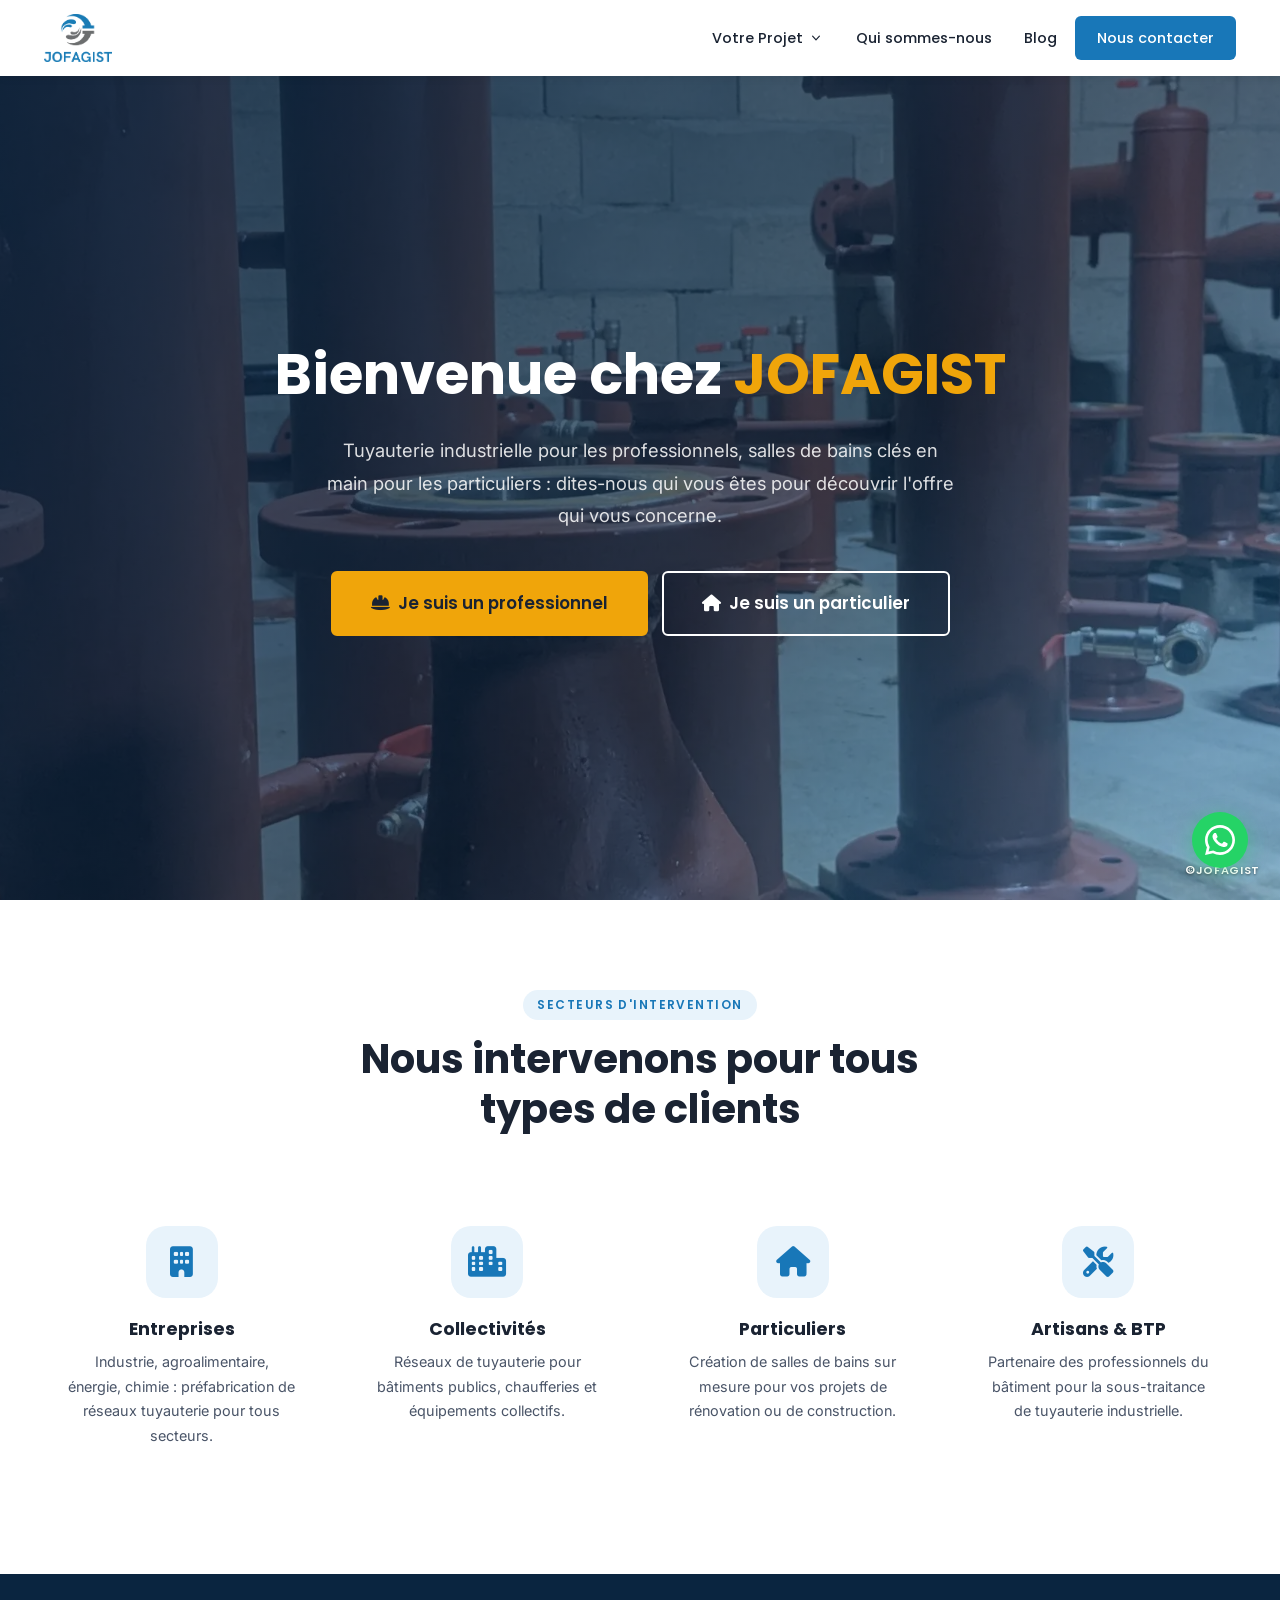
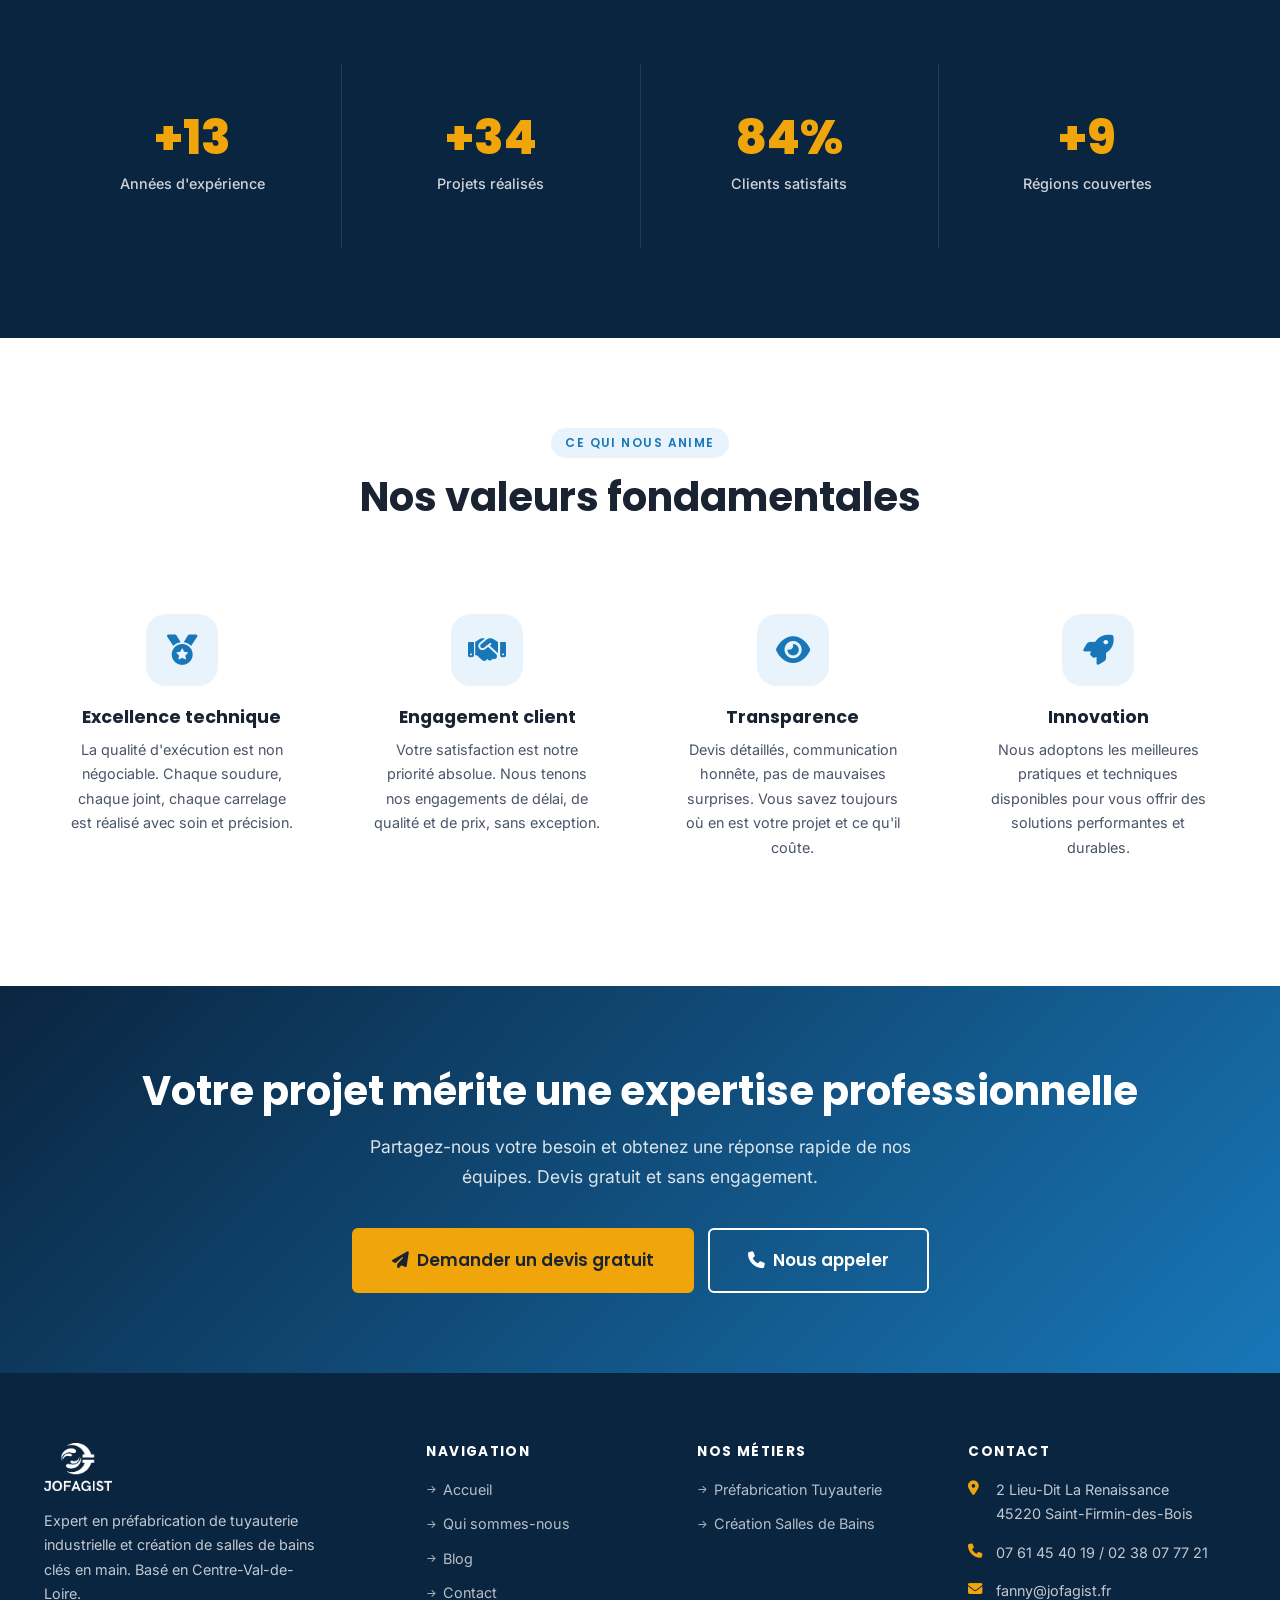
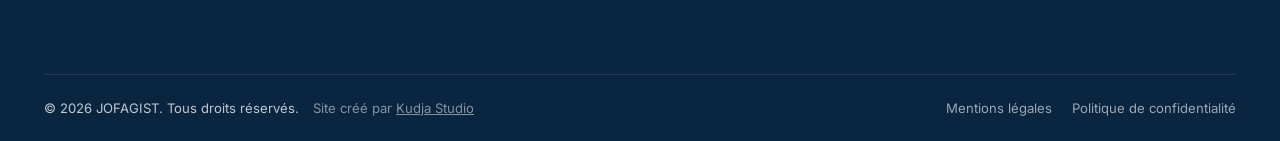
==== commit 43bb1bad: "SEO : une seule adresse (redirection vers https://www.jofagist.fr) et balise canonical sur toutes le" ====
--- a/index.html
+++ b/index.html
@@ -11,6 +11,7 @@
   <meta property="og:type" content="website">
   <meta name="twitter:card" content="summary_large_image">
   <title>JOFAGIST | Expert en tuyauterie industrielle &amp; salles de bains</title>
+  <link rel="canonical" href="https://www.jofagist.fr/" />
   <link rel="icon" type="image/webp" href="assets/images/logo-jofagist.webp">
   <link rel="preconnect" href="https://fonts.googleapis.com">
   <link rel="preconnect" href="https://fonts.gstatic.com" crossorigin>
--- a/assets/css/styles.css
+++ b/assets/css/styles.css
@@ -1432,7 +1432,6 @@
 
   .nav-item.has-dropdown.open .dropdown { display: block; }
   .nav-item.has-dropdown.open .nav-arrow { transform: rotate(180deg); }
-  .nav-item.has-dropdown:hover .dropdown { opacity: 0; visibility: hidden; }
 
   .nav-cta {
     margin-top: 12px;
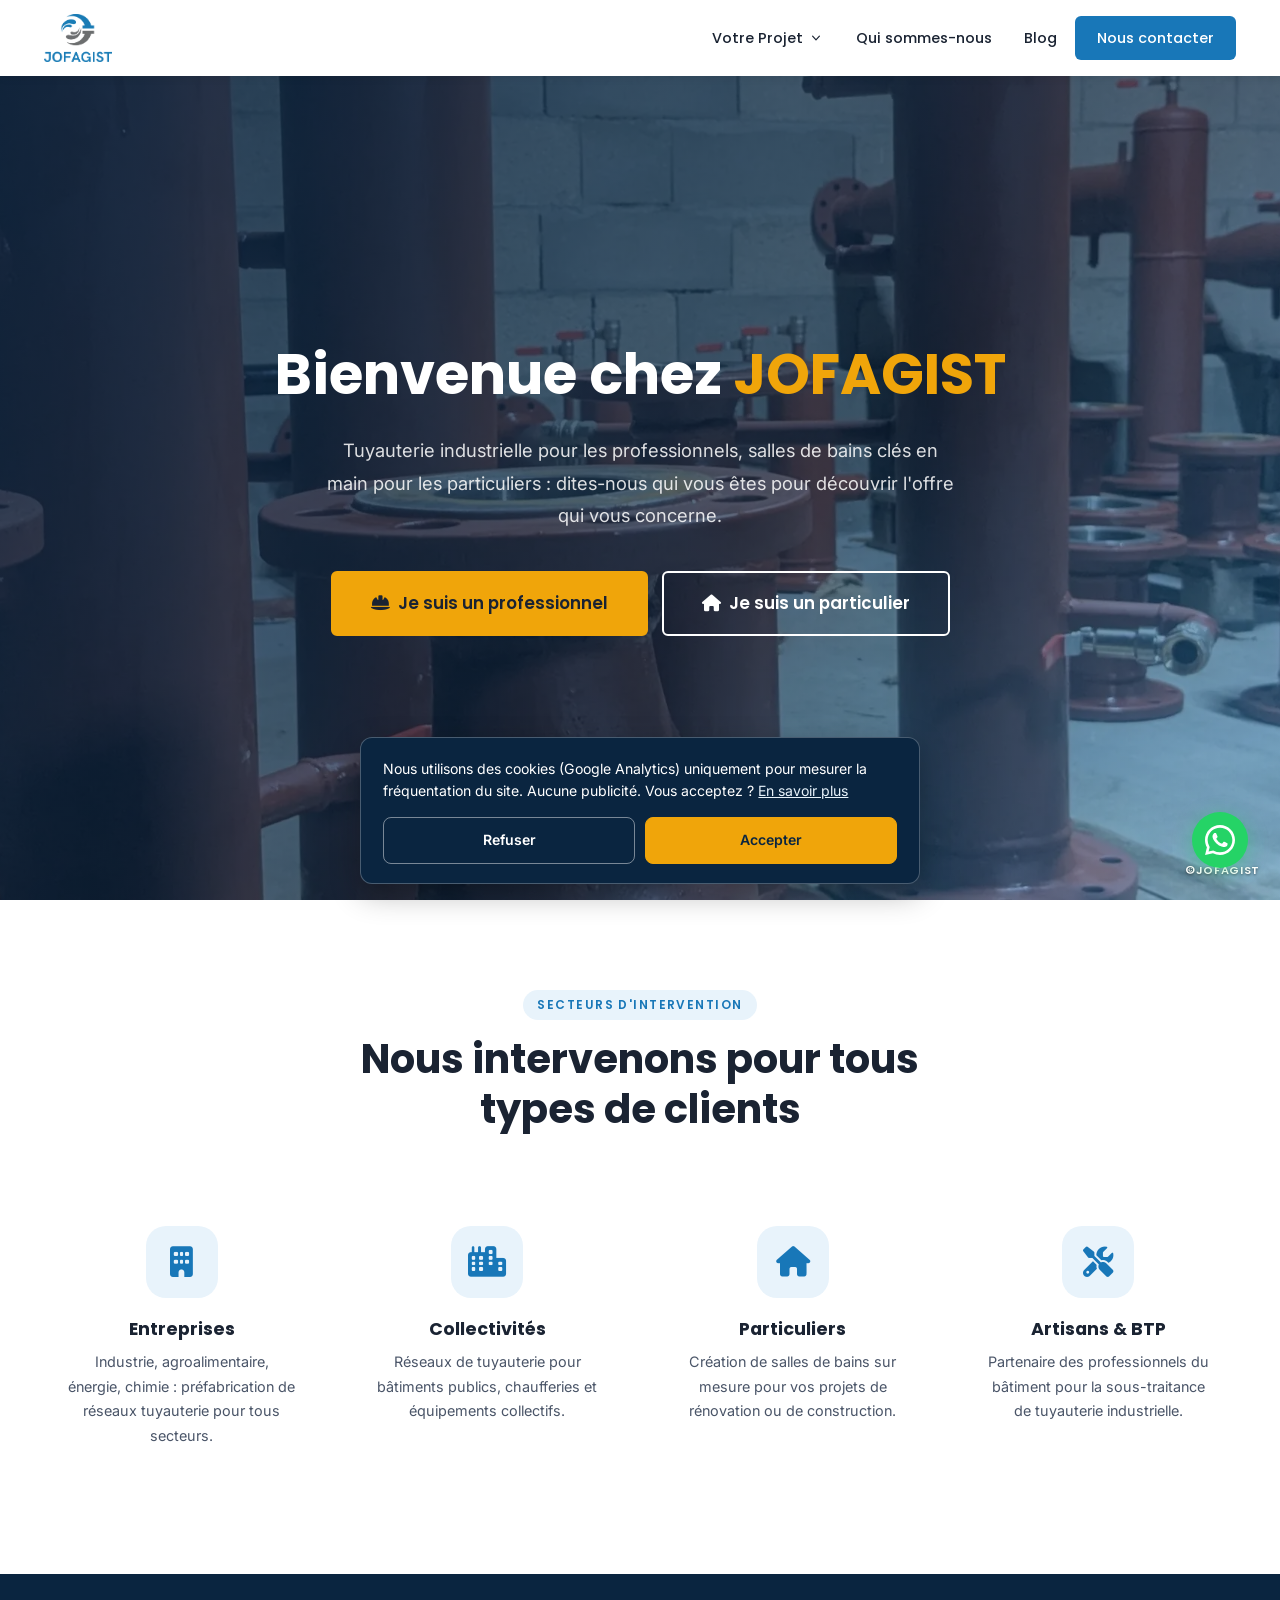
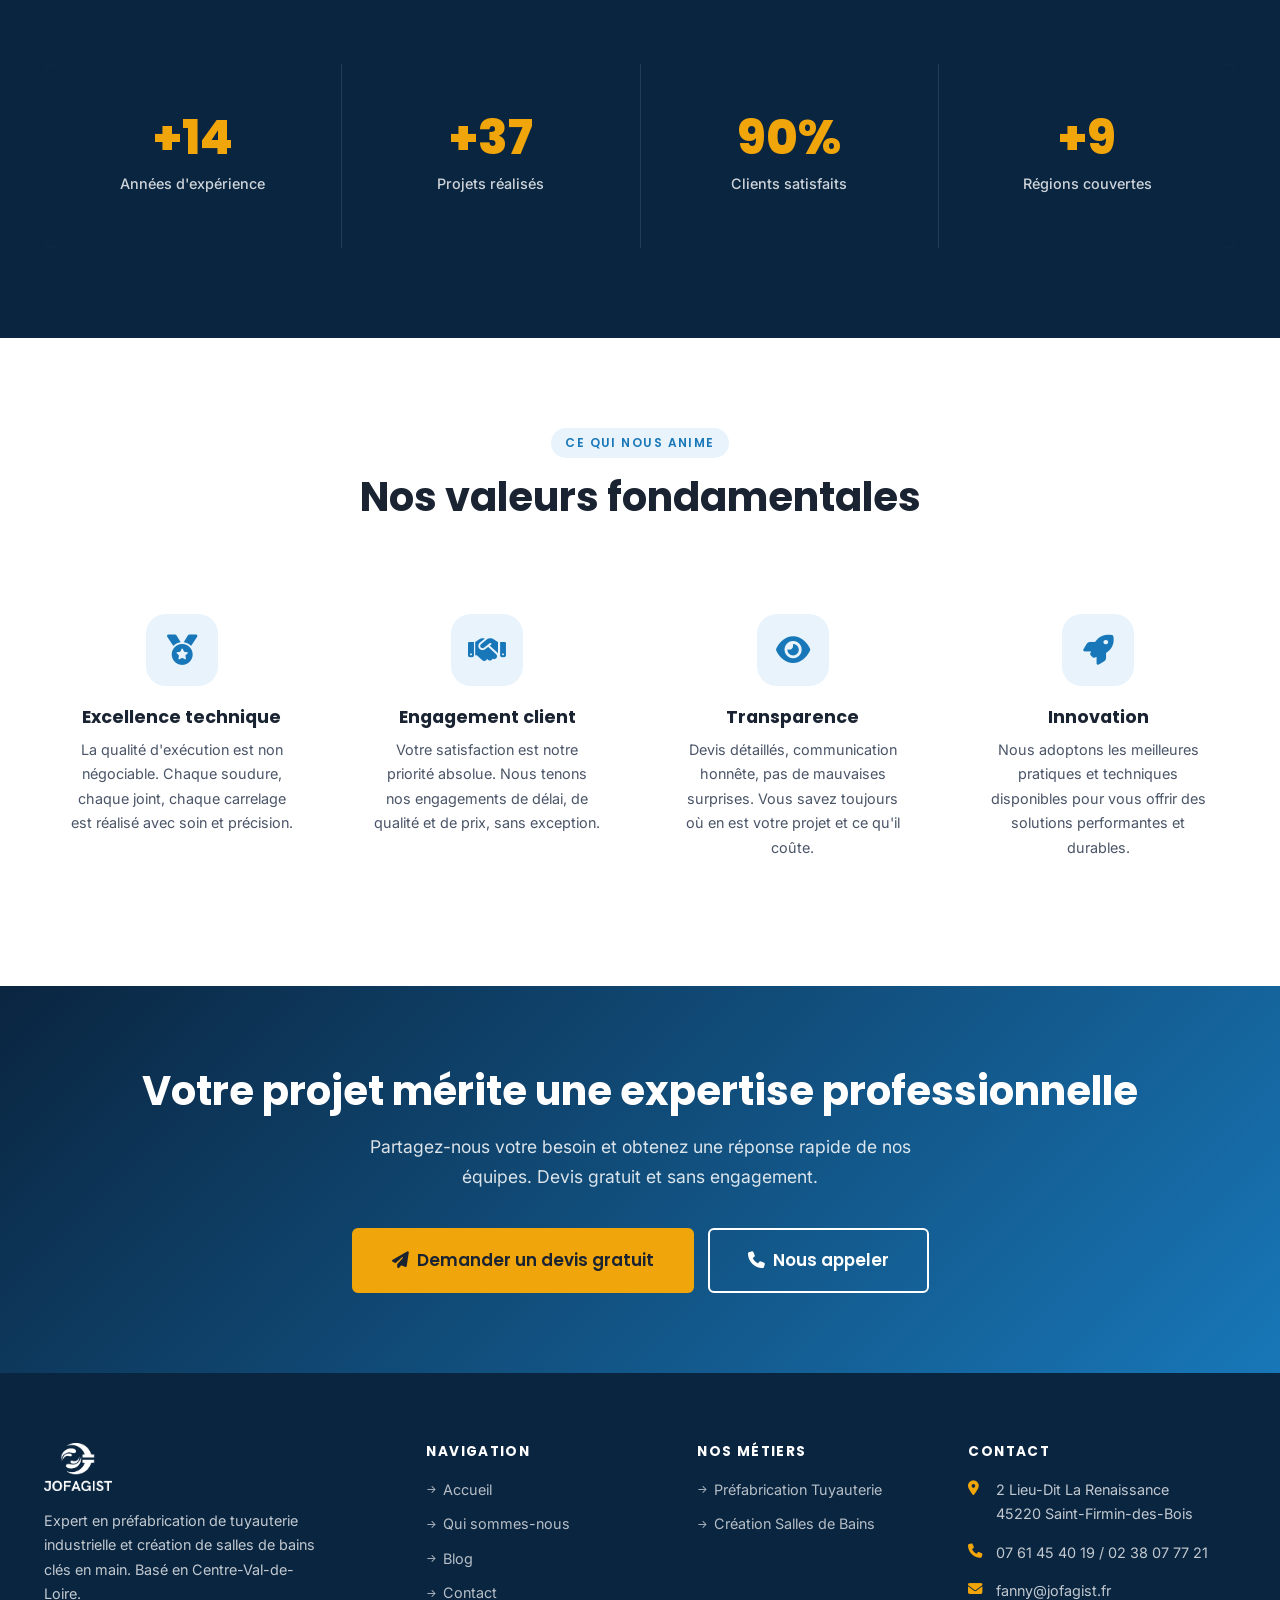
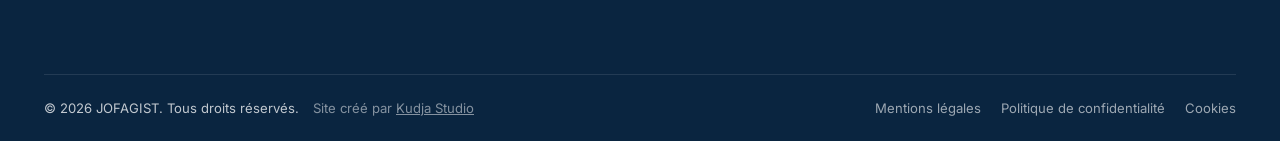
==== commit 8109ef2c: "Référencement IA et Analytics : robots IA, llms.txt, JSON-LD enrichi, FAQ salle de bains et tuyauter" ====
--- a/index.html
+++ b/index.html
@@ -19,26 +19,113 @@
   <link rel="stylesheet" href="https://cdnjs.cloudflare.com/ajax/libs/font-awesome/6.5.0/css/all.min.css" crossorigin="anonymous" referrerpolicy="no-referrer">
   <link rel="stylesheet" href="assets/css/styles.css">
   <script type="application/ld+json">
-  {
-    "@context": "https://schema.org",
-    "@type": "LocalBusiness",
-    "name": "JOFAGIST",
-    "description": "Expert en préfabrication de tuyauterie industrielle et création de salles de bains clés en main.",
-    "url": "https://www.jofagist.fr",
-    "logo": "assets/images/logo-jofagist.webp",
-    "image": "assets/images/tuyauterie-industrielle-montee.webp",
-    "telephone": "0761454019",
-    "email": "fanny@jofagist.fr",
-    "address": {
-      "@type": "PostalAddress",
-      "streetAddress": "2 Lieu-Dit La Renaissance", "addressLocality": "Saint-Firmin-des-Bois", "postalCode": "45220", "addressRegion": "Centre-Val-de-Loire",
-      "addressCountry": "FR"
+{
+  "@context": "https://schema.org",
+  "@graph": [
+    {
+      "@type": [
+        "LocalBusiness",
+        "Plumber",
+        "GeneralContractor"
+      ],
+      "@id": "https://www.jofagist.fr/#entreprise",
+      "name": "JOFAGIST",
+      "legalName": "SARL JOFAGIST",
+      "description": "JOFAGIST est une entreprise du Loiret (Saint-Firmin-des-Bois, près de Montargis) à deux métiers : la préfabrication en atelier de tuyauterie industrielle, de plomberie industrielle et de supportage pour les professionnels (livraison partout en France), et la création de salles de bains clés en main et la plomberie pour les particuliers à Montargis, dans le Montargois, le Loiret, l'Yonne et le sud de la Seine-et-Marne.",
+      "url": "https://www.jofagist.fr/",
+      "logo": "https://www.jofagist.fr/assets/images/logo-jofagist.webp",
+      "image": "https://www.jofagist.fr/assets/images/tuyauterie-industrielle-montee.webp",
+      "telephone": "+33761454019",
+      "email": "fanny@jofagist.fr",
+      "address": {
+        "@type": "PostalAddress",
+        "streetAddress": "2 Lieu-Dit La Renaissance",
+        "addressLocality": "Saint-Firmin-des-Bois",
+        "postalCode": "45220",
+        "addressRegion": "Centre-Val-de-Loire",
+        "addressCountry": "FR"
+      },
+      "areaServed": [
+        "Montargis",
+        "Amilly",
+        "Château-Renard",
+        "Souppes-sur-Loing",
+        "Courtenay",
+        "Ferrières-en-Gâtinais",
+        "Égreville",
+        "Dordives",
+        "Loiret",
+        "Yonne",
+        "Sud de la Seine-et-Marne",
+        "Centre-Val-de-Loire",
+        "France"
+      ],
+      "priceRange": "€€",
+      "openingHours": "Mo-Fr 08:00-18:00",
+      "founder": [
+        {
+          "@type": "Person",
+          "name": "Jordan Peguilhan"
+        },
+        {
+          "@type": "Person",
+          "name": "Fanny Prieto-Blanco"
+        }
+      ],
+      "knowsAbout": [
+        "Préfabrication de tuyauterie industrielle",
+        "Plomberie industrielle",
+        "Supportage",
+        "Soudure",
+        "CVC",
+        "Chaufferie",
+        "Rénovation de salle de bains",
+        "Salle de bains clés en main",
+        "Douche à l'italienne",
+        "Plomberie",
+        "Dépannage plomberie",
+        "Chauffe-eau"
+      ],
+      "sameAs": [
+        "https://www.linkedin.com/company/jofagist/",
+        "https://www.facebook.com/p/JOFAGIST-Plomberie-Soudure-Tuyauterie-61577615434324/"
+      ],
+      "makesOffer": [
+        {
+          "@type": "Offer",
+          "name": "Préfabrication de tuyauterie industrielle et supportage",
+          "description": "Fabrication en atelier à partir de plans et maquettes 3D (Revit), acier, inox, cuivre, PVC, livraison partout en France."
+        },
+        {
+          "@type": "Offer",
+          "name": "Salle de bains clés en main",
+          "description": "Rénovation complète, tous corps de métier, de 3 jours à 2 semaines de travaux.",
+          "priceSpecification": {
+            "@type": "PriceSpecification",
+            "minPrice": 2000,
+            "maxPrice": 8500,
+            "priceCurrency": "EUR"
+          }
+        },
+        {
+          "@type": "Offer",
+          "name": "Plomberie et dépannage pour particuliers",
+          "description": "Dépannage, chauffe-eau, installation et rénovation de réseaux."
+        }
+      ]
     },
-    "areaServed": ["Centre-Val-de-Loire", "France"],
-    "priceRange": "€€",
-    "openingHours": "Mo-Fr 08:00-18:00",
-    "sameAs": []
-  }
+    {
+      "@type": "WebSite",
+      "@id": "https://www.jofagist.fr/#site",
+      "url": "https://www.jofagist.fr/",
+      "name": "JOFAGIST",
+      "inLanguage": "fr-FR",
+      "publisher": {
+        "@id": "https://www.jofagist.fr/#entreprise"
+      }
+    }
+  ]
+}
   </script>
 </head>
 <body>
@@ -259,5 +346,6 @@
   </a>
 
   <script src="assets/js/main.js"></script>
+  <script src="assets/js/consent.js"></script>
 </body>
 </html>
